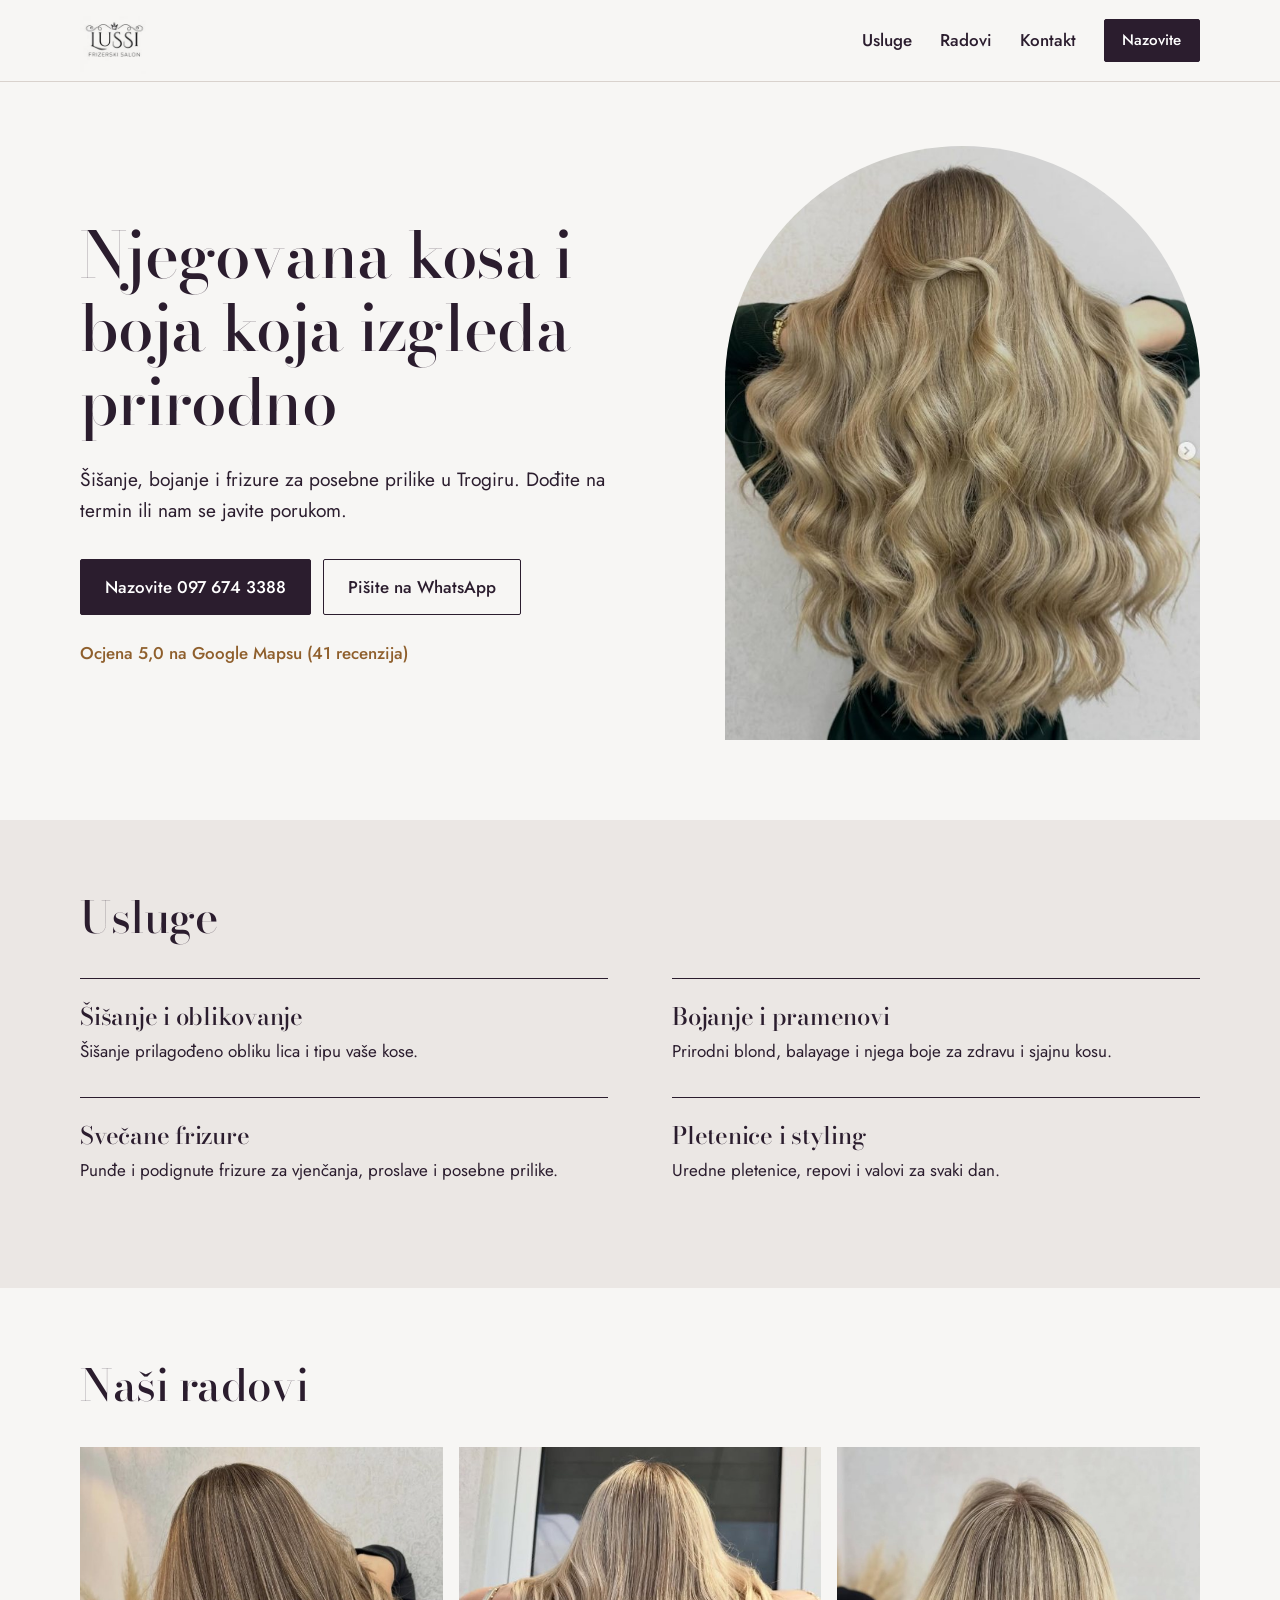
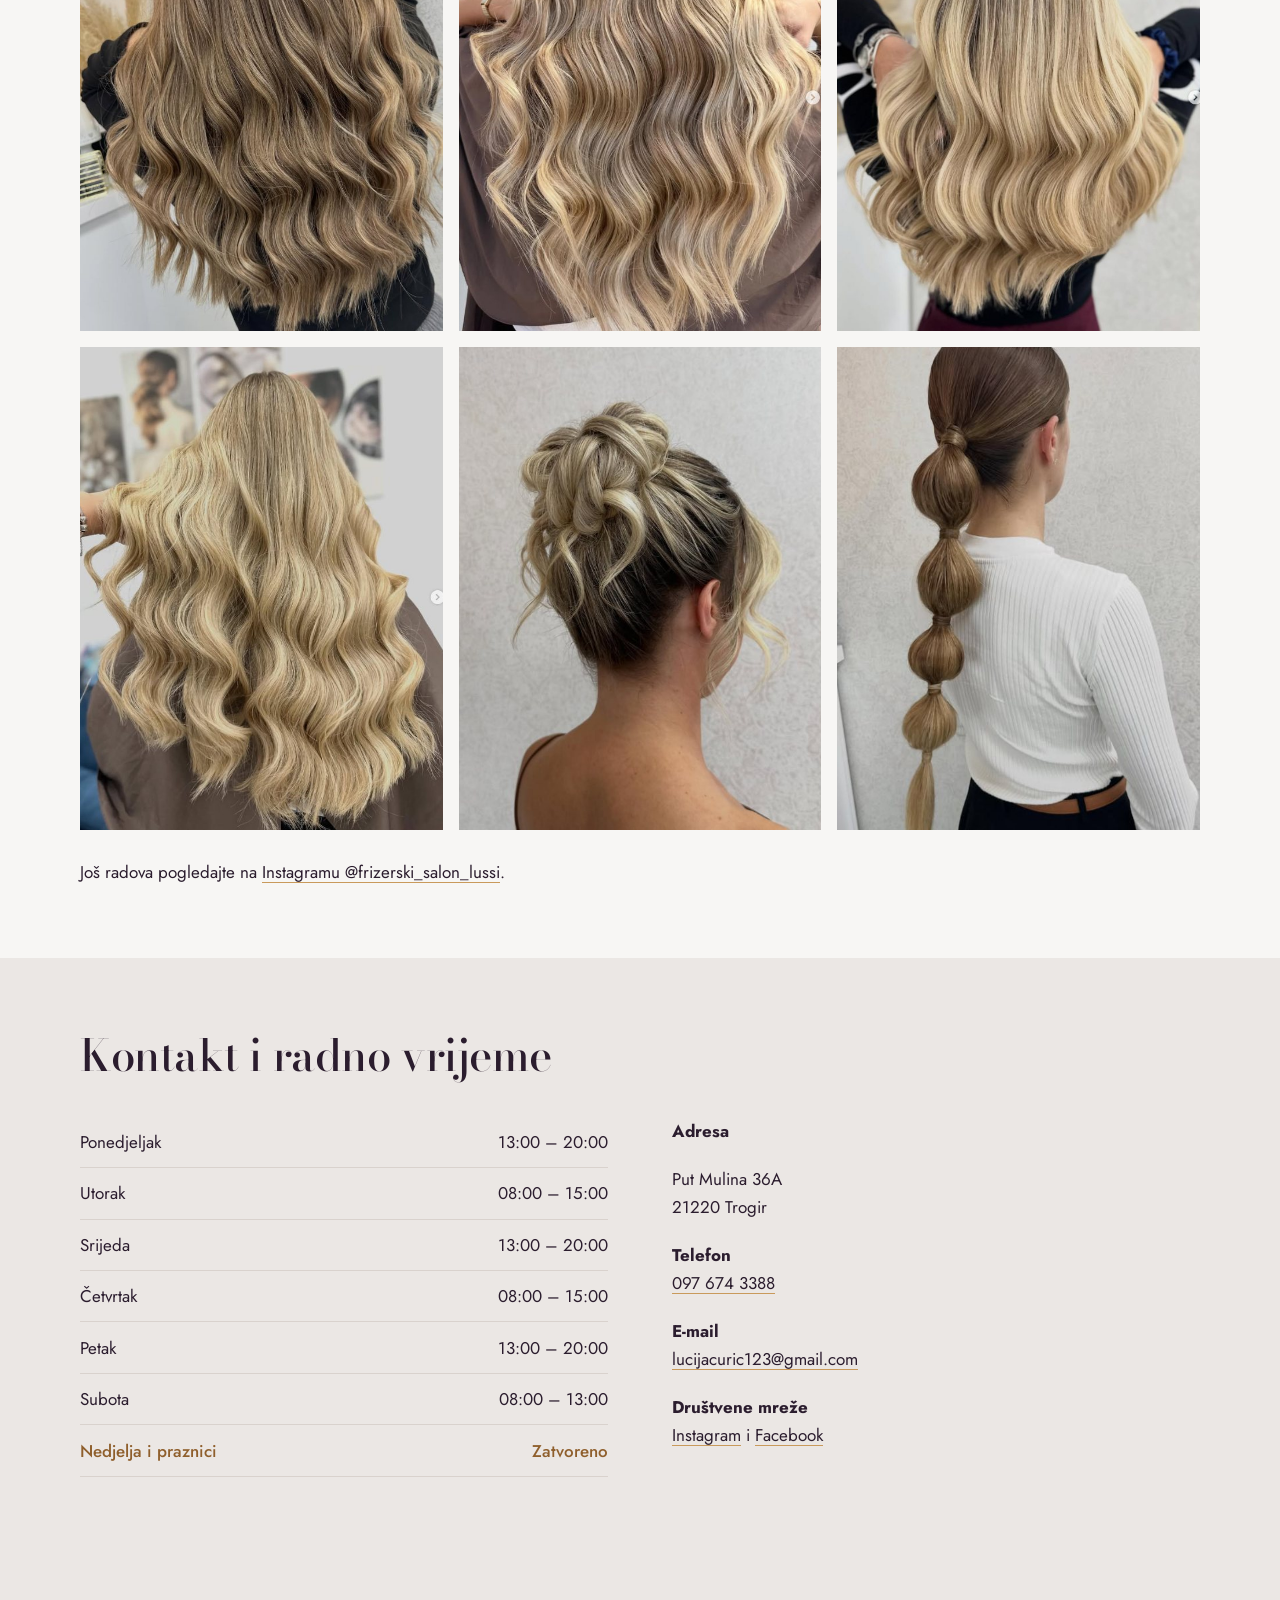
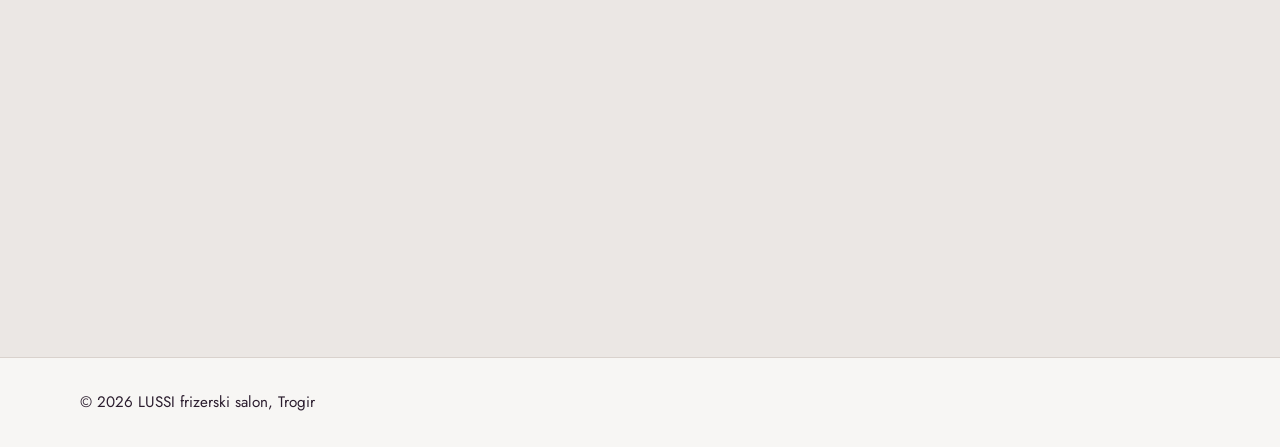
==== lussi-stranica/index.html @ c2303f40 "Add files via upload" ====
<!DOCTYPE html>
<html lang="hr">
<head>
<meta charset="utf-8">
<meta name="viewport" content="width=device-width, initial-scale=1">
<title>LUSSI frizerski salon Trogir | Šišanje, bojanje i svečane frizure</title>
<meta name="description" content="Frizerski salon LUSSI u Trogiru. Šišanje, bojanje, pramenovi i svečane frizure. Put Mulina 36A. Nazovite 097 674 3388.">
<link rel="preconnect" href="https://fonts.googleapis.com">
<link rel="preconnect" href="https://fonts.gstatic.com" crossorigin>
<link href="https://fonts.googleapis.com/css2?family=Bodoni+Moda:wght@400;500;600&family=Jost:wght@400;500&display=swap" rel="stylesheet">
<link rel="stylesheet" href="style.css">
<script type="application/ld+json">
{"@context":"https://schema.org","@type":"HairSalon","name":"LUSSI frizerski salon","telephone":"+385976743388","email":"lucijacuric123@gmail.com","image":"images/radovi-2.jpg","address":{"@type":"PostalAddress","streetAddress":"Put Mulina 36A","postalCode":"21220","addressLocality":"Trogir","addressCountry":"HR"},"openingHoursSpecification":[{"@type":"OpeningHoursSpecification","dayOfWeek":["Monday","Wednesday","Friday"],"opens":"13:00","closes":"20:00"},{"@type":"OpeningHoursSpecification","dayOfWeek":["Tuesday","Thursday"],"opens":"08:00","closes":"15:00"},{"@type":"OpeningHoursSpecification","dayOfWeek":"Saturday","opens":"08:00","closes":"13:00"}],"sameAs":["https://www.instagram.com/frizerski_salon_lussi/","https://www.facebook.com/104287385741355"]}
</script>
</head>
<body>
<header class="site">
  <div class="wrap">
    <a class="brand" href="#top" aria-label="LUSSI frizerski salon, početak stranice"><img src="images/logo.png" alt="LUSSI frizerski salon" width="150" height="150"></a>
    <nav aria-label="Glavni izbornik">
      <a href="#usluge">Usluge</a>
      <a href="#radovi">Radovi</a>
      <a href="#kontakt">Kontakt</a>
      <a class="btn small" href="tel:+385976743388">Nazovite</a>
    </nav>
  </div>
</header>

<main id="top">
  <section class="hero">
    <div class="wrap">
      <div>
        <h1>Njegovana kosa i boja koja izgleda prirodno</h1>
        <p class="lead">Šišanje, bojanje i frizure za posebne prilike u Trogiru. Dođite na termin ili nam se javite porukom.</p>
        <div class="cta">
          <a class="btn" href="tel:+385976743388">Nazovite 097 674 3388</a>
          <a class="btn ghost" href="https://wa.me/385976743388">Pišite na WhatsApp</a>
        </div>
        <p class="rating">Ocjena 5,0 na Google Mapsu (41 recenzija)</p>
      </div>
      <div class="hero-img">
        <img src="images/radovi-2.jpg" alt="Dugi zlatni blond valovi s upletenim pramenom" width="640" height="825">
      </div>
    </div>
  </section>

  <section id="usluge" class="alt">
    <div class="wrap">
      <h2>Usluge</h2>
      <ul class="services">
        <li><h3>Šišanje i oblikovanje</h3><p>Šišanje prilagođeno obliku lica i tipu vaše kose.</p></li>
        <li><h3>Bojanje i pramenovi</h3><p>Prirodni blond, balayage i njega boje za zdravu i sjajnu kosu.</p></li>
        <li><h3>Svečane frizure</h3><p>Punđe i podignute frizure za vjenčanja, proslave i posebne prilike.</p></li>
        <li><h3>Pletenice i styling</h3><p>Uredne pletenice, repovi i valovi za svaki dan.</p></li>
      </ul>
    </div>
  </section>

  <section id="radovi">
    <div class="wrap">
      <h2>Naši radovi</h2>
      <div class="gallery">
        <img src="images/radovi-1.jpg" alt="Duga kosa u medenim tonovima s mekim valovima" width="612" height="817" loading="lazy">
        <img src="images/radovi-3.jpg" alt="Blond pramenovi i valovi na dugoj kosi" width="647" height="831" loading="lazy">
        <img src="images/radovi-4.jpg" alt="Svijetli blond s tamnijim korijenom i mekim valovima" width="642" height="837" loading="lazy">
        <img src="images/radovi-5.jpg" alt="Zlatni blond valovi nakon bojanja" width="644" height="834" loading="lazy">
        <img src="images/radovi-6.jpg" alt="Svečana visoka punđa s uvijenim pramenovima" width="590" height="716" loading="lazy">
        <img src="images/radovi-7.jpg" alt="Glatki dugi rep s gumicama u obliku balona" width="547" height="837" loading="lazy">
      </div>
      <p class="more">Još radova pogledajte na <a href="https://www.instagram.com/frizerski_salon_lussi/">Instagramu @frizerski_salon_lussi</a>.</p>
    </div>
  </section>

  <section id="kontakt" class="alt">
    <div class="wrap">
      <h2>Kontakt i radno vrijeme</h2>
      <div class="contact">
        <div>
          <table>
            <caption class="sr">Radno vrijeme</caption>
            <tbody>
              <tr data-day="1"><th scope="row">Ponedjeljak</th><td>13:00 – 20:00</td></tr>
              <tr data-day="2"><th scope="row">Utorak</th><td>08:00 – 15:00</td></tr>
              <tr data-day="3"><th scope="row">Srijeda</th><td>13:00 – 20:00</td></tr>
              <tr data-day="4"><th scope="row">Četvrtak</th><td>08:00 – 15:00</td></tr>
              <tr data-day="5"><th scope="row">Petak</th><td>13:00 – 20:00</td></tr>
              <tr data-day="6"><th scope="row">Subota</th><td>08:00 – 13:00</td></tr>
              <tr data-day="0"><th scope="row">Nedjelja i praznici</th><td>Zatvoreno</td></tr>
            </tbody>
          </table>
        </div>
        <div class="details">
          <p><strong>Adresa</strong><br><address>Put Mulina 36A<br>21220 Trogir</address></p>
          <p><strong>Telefon</strong><br><a href="tel:+385976743388">097 674 3388</a></p>
          <p><strong>E-mail</strong><br><a href="mailto:lucijacuric123@gmail.com">lucijacuric123@gmail.com</a></p>
          <p><strong>Društvene mreže</strong><br><a href="https://www.instagram.com/frizerski_salon_lussi/">Instagram</a> i <a href="https://www.facebook.com/104287385741355">Facebook</a></p>
        </div>
      </div>
      <iframe title="Karta: LUSSI frizerski salon, Put Mulina 36A, Trogir" src="https://www.google.com/maps?q=Put+Mulina+36A,+21220+Trogir&output=embed" loading="lazy" referrerpolicy="no-referrer-when-downgrade"></iframe>
    </div>
  </section>
</main>

<footer>
  <div class="wrap"><p>© 2026 LUSSI frizerski salon, Trogir</p></div>
</footer>

<script>
  var today = String(new Date().getDay());
  document.querySelectorAll('tr[data-day]').forEach(function (r) {
    if (r.dataset.day === today) { r.classList.add('today'); r.setAttribute('aria-current', 'date'); }
  });
</script>
</body>
</html>
---- lussi-stranica/style.css ----
:root{--ink:#2b1d2e;--pearl:#f7f6f4;--stone:#ebe7e4;--honey:#8f5f2c;--honey-l:#c99a5b;--line:#d9d2cd;--serif:"Bodoni Moda",Georgia,serif;--sans:"Jost",system-ui,sans-serif}
*{box-sizing:border-box;margin:0}
html{scroll-behavior:smooth;scroll-padding-top:5rem}
body{font:400 1.0625rem/1.65 var(--sans);color:var(--ink);background:var(--pearl)}
img{display:block;max-width:100%;height:auto}
a{color:inherit;text-underline-offset:.25em;text-decoration-color:var(--honey-l)}
:focus-visible{outline:3px solid var(--honey-l);outline-offset:3px}
.wrap{width:min(1120px,100% - 2.5rem);margin-inline:auto}
.sr{position:absolute;width:1px;height:1px;overflow:hidden;clip:rect(0 0 0 0)}

header.site{position:sticky;top:0;z-index:10;background:var(--pearl);border-bottom:1px solid var(--line)}
header .wrap{display:flex;align-items:center;justify-content:space-between;gap:1rem;padding-block:.4rem}
.brand img{height:68px;width:auto;mix-blend-mode:multiply}
nav{display:flex;align-items:center;gap:1.75rem}
nav a{text-decoration:none;font-weight:500}
nav a:not(.btn):hover{text-decoration:underline;text-decoration-color:var(--honey-l)}

.btn{display:inline-block;padding:.8rem 1.5rem;border:1.5px solid var(--ink);background:var(--ink);color:#fff;font-weight:500;text-decoration:none;border-radius:2px;transition:background .2s,color .2s}
.btn:hover{background:transparent;color:var(--ink)}
.btn.ghost{background:transparent;color:var(--ink)}
.btn.ghost:hover{background:var(--ink);color:#fff}
.btn.small{padding:.5rem 1.1rem;font-size:.95rem}

h1,h2,h3{font-family:var(--serif);font-weight:500;line-height:1.15;letter-spacing:-.01em}
h1{font-size:clamp(2.4rem,5vw,4rem)}
h2{font-size:clamp(1.9rem,3.5vw,2.75rem);margin-bottom:2.25rem}
h3{font-size:1.5rem;margin-bottom:.4rem}

.hero .wrap{display:grid;grid-template-columns:1.1fr .9fr;gap:4rem;align-items:center;padding-block:4rem 5rem}
.lead{font-size:1.2rem;max-width:34rem;margin-top:1.5rem}
.cta{display:flex;flex-wrap:wrap;gap:.75rem;margin-top:2rem}
.rating{margin-top:1.5rem;color:var(--honey);font-weight:500}
.hero-img img{width:100%;aspect-ratio:4/5;object-fit:cover;border-radius:999px 999px 0 0}

section{padding-block:4.5rem}
section.hero{padding-block:0}
section.alt{background:var(--stone)}

.services{list-style:none;padding:0;display:grid;grid-template-columns:repeat(2,1fr);gap:0 4rem}
.services li{padding:1.5rem 0 2rem;border-top:1px solid var(--ink)}

.gallery{display:grid;grid-template-columns:repeat(3,1fr);gap:1rem}
.gallery img{width:100%;aspect-ratio:3/4;object-fit:cover}
.more{margin-top:1.75rem}

.contact{display:grid;grid-template-columns:1fr 1fr;gap:4rem}
table{border-collapse:collapse;width:100%}
th,td{padding:.7rem 0;border-bottom:1px solid var(--line);font-weight:400;text-align:left}
td{text-align:right}
tr.today th,tr.today td{font-weight:500;color:var(--honey)}
.details p{margin-bottom:1.25rem}
address{font-style:normal}
iframe{display:block;width:100%;height:360px;border:0;margin-top:3rem}

footer{padding-block:2rem;border-top:1px solid var(--line);font-size:.95rem}

@media (max-width:820px){
  .hero .wrap{grid-template-columns:1fr;gap:2.5rem;padding-block:2.5rem 3.5rem}
  .services,.contact{grid-template-columns:1fr;gap:1rem}
  .contact{gap:2rem}
  .gallery{grid-template-columns:repeat(2,1fr)}
  nav a:not(.btn){display:none}
  .brand img{height:56px}
  section{padding-block:3.25rem}
}
@media (prefers-reduced-motion:reduce){html{scroll-behavior:auto}.btn{transition:none}}
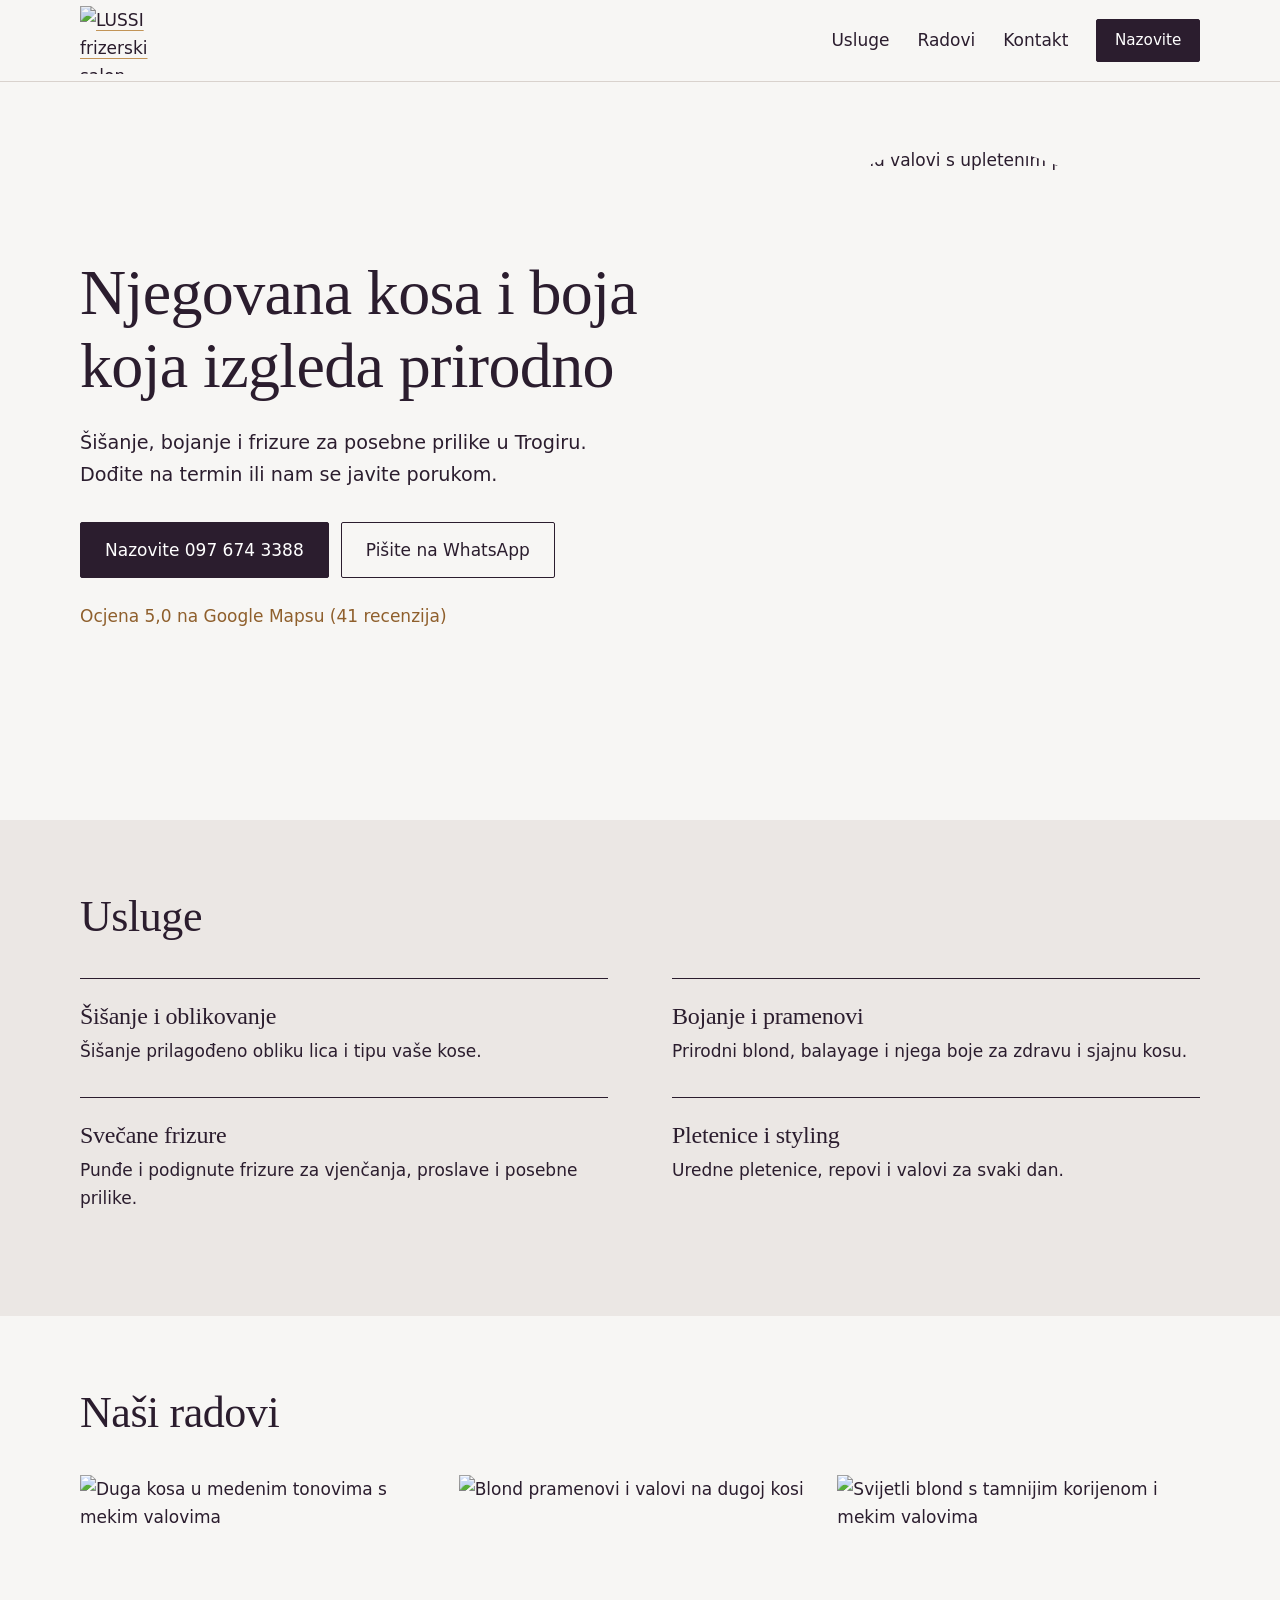
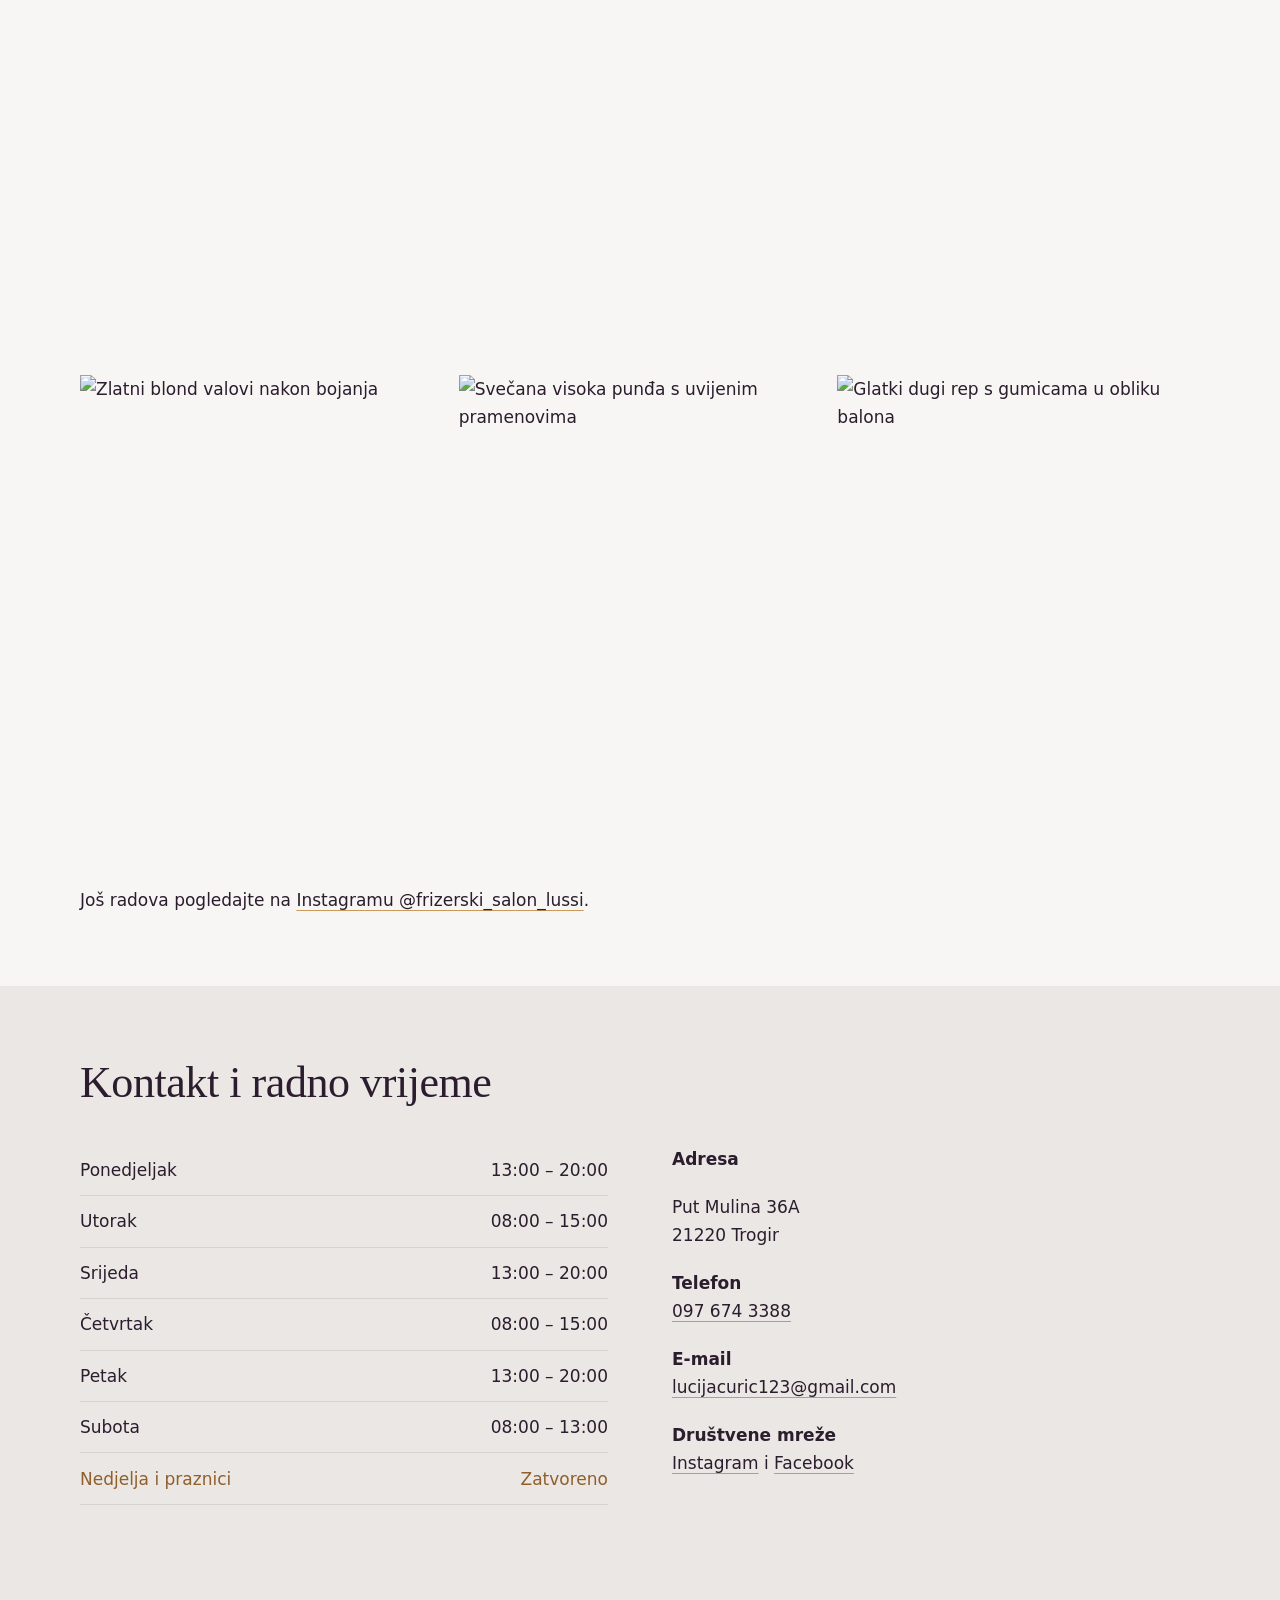
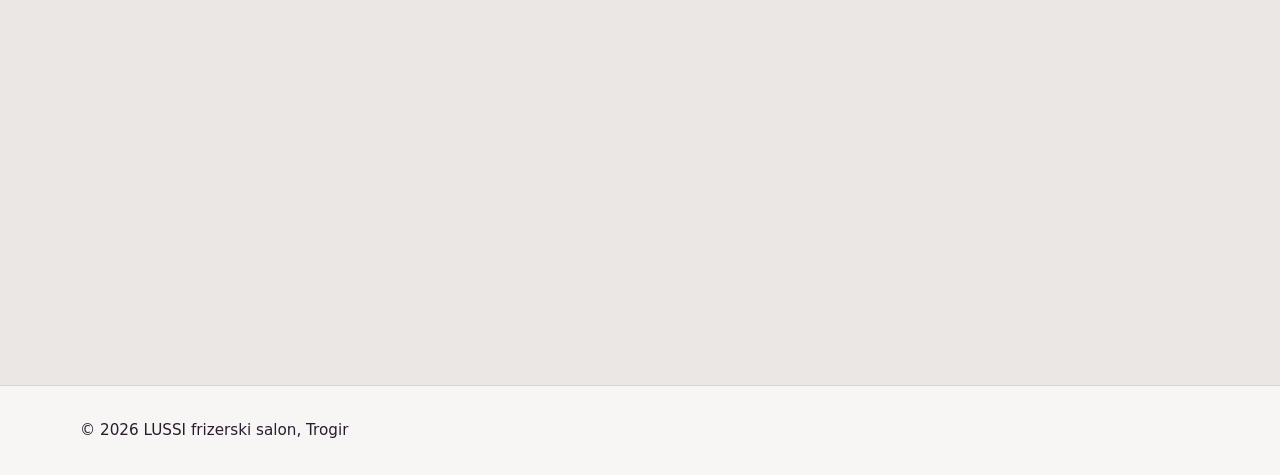
==== commit 31206355: "Update image paths and social media links in index.html" ====
--- a/lussi-stranica/index.html
+++ b/lussi-stranica/index.html
@@ -5,18 +5,18 @@
 <meta name="viewport" content="width=device-width, initial-scale=1">
 <title>LUSSI frizerski salon Trogir | Šišanje, bojanje i svečane frizure</title>
 <meta name="description" content="Frizerski salon LUSSI u Trogiru. Šišanje, bojanje, pramenovi i svečane frizure. Put Mulina 36A. Nazovite 097 674 3388.">
-<link rel="preconnect" href="https://fonts.googleapis.com">
-<link rel="preconnect" href="https://fonts.gstatic.com" crossorigin>
-<link href="https://fonts.googleapis.com/css2?family=Bodoni+Moda:wght@400;500;600&family=Jost:wght@400;500&display=swap" rel="stylesheet">
+<link rel="preconnect" href="https://googleapis.com">
+<link rel="preconnect" href="https://gstatic.com" crossorigin>
+<link href="https://googleapis.com/css2?family=Bodoni+Moda:wght@400;500;600&family=Jost:wght@400;500&display=swap" rel="stylesheet">
 <link rel="stylesheet" href="style.css">
 <script type="application/ld+json">
-{"@context":"https://schema.org","@type":"HairSalon","name":"LUSSI frizerski salon","telephone":"+385976743388","email":"lucijacuric123@gmail.com","image":"images/radovi-2.jpg","address":{"@type":"PostalAddress","streetAddress":"Put Mulina 36A","postalCode":"21220","addressLocality":"Trogir","addressCountry":"HR"},"openingHoursSpecification":[{"@type":"OpeningHoursSpecification","dayOfWeek":["Monday","Wednesday","Friday"],"opens":"13:00","closes":"20:00"},{"@type":"OpeningHoursSpecification","dayOfWeek":["Tuesday","Thursday"],"opens":"08:00","closes":"15:00"},{"@type":"OpeningHoursSpecification","dayOfWeek":"Saturday","opens":"08:00","closes":"13:00"}],"sameAs":["https://www.instagram.com/frizerski_salon_lussi/","https://www.facebook.com/104287385741355"]}
+{"@context":"https://schema.org","@type":"HairSalon","name":"LUSSI frizerski salon","telephone":"+385976743388","email":"lucijacuric123@gmail.com","image":"lussi-stranica/images/radovi-2.jpg","address":{"@type":"PostalAddress","streetAddress":"Put Mulina 36A","postalCode":"21220","addressLocality":"Trogir","addressCountry":"HR"},"openingHoursSpecification":[{"@type":"OpeningHoursSpecification","dayOfWeek":["Monday","Wednesday","Friday"],"opens":"13:00","closes":"20:00"},{"@type":"OpeningHoursSpecification","dayOfWeek":["Tuesday","Thursday"],"opens":"08:00","closes":"15:00"},{"@type":"OpeningHoursSpecification","dayOfWeek":"Saturday","opens":"08:00","closes":"13:00"}],"sameAs":["https://instagram.com","https://facebook.com"]}
 </script>
 </head>
 <body>
 <header class="site">
   <div class="wrap">
-    <a class="brand" href="#top" aria-label="LUSSI frizerski salon, početak stranice"><img src="images/logo.png" alt="LUSSI frizerski salon" width="150" height="150"></a>
+    <a class="brand" href="#top" aria-label="LUSSI frizerski salon, početak stranice"><img src="lussi-stranica/images/logo.png" alt="LUSSI frizerski salon" width="150" height="150"></a>
     <nav aria-label="Glavni izbornik">
       <a href="#usluge">Usluge</a>
       <a href="#radovi">Radovi</a>
@@ -34,12 +34,12 @@
         <p class="lead">Šišanje, bojanje i frizure za posebne prilike u Trogiru. Dođite na termin ili nam se javite porukom.</p>
         <div class="cta">
           <a class="btn" href="tel:+385976743388">Nazovite 097 674 3388</a>
-          <a class="btn ghost" href="https://wa.me/385976743388">Pišite na WhatsApp</a>
+          <a class="btn ghost" href="https://wa.me">Pišite na WhatsApp</a>
         </div>
         <p class="rating">Ocjena 5,0 na Google Mapsu (41 recenzija)</p>
       </div>
       <div class="hero-img">
-        <img src="images/radovi-2.jpg" alt="Dugi zlatni blond valovi s upletenim pramenom" width="640" height="825">
+        <img src="lussi-stranica/images/radovi-2.jpg" alt="Dugi zlatni blond valovi s upletenim pramenom" width="640" height="825">
       </div>
     </div>
   </section>
@@ -60,14 +60,14 @@
     <div class="wrap">
       <h2>Naši radovi</h2>
       <div class="gallery">
-        <img src="images/radovi-1.jpg" alt="Duga kosa u medenim tonovima s mekim valovima" width="612" height="817" loading="lazy">
-        <img src="images/radovi-3.jpg" alt="Blond pramenovi i valovi na dugoj kosi" width="647" height="831" loading="lazy">
-        <img src="images/radovi-4.jpg" alt="Svijetli blond s tamnijim korijenom i mekim valovima" width="642" height="837" loading="lazy">
-        <img src="images/radovi-5.jpg" alt="Zlatni blond valovi nakon bojanja" width="644" height="834" loading="lazy">
-        <img src="images/radovi-6.jpg" alt="Svečana visoka punđa s uvijenim pramenovima" width="590" height="716" loading="lazy">
-        <img src="images/radovi-7.jpg" alt="Glatki dugi rep s gumicama u obliku balona" width="547" height="837" loading="lazy">
+        <img src="lussi-stranica/images/radovi-1.jpg" alt="Duga kosa u medenim tonovima s mekim valovima" width="612" height="817" loading="lazy">
+        <img src="lussi-stranica/images/radovi-3.jpg" alt="Blond pramenovi i valovi na dugoj kosi" width="647" height="831" loading="lazy">
+        <img src="lussi-stranica/images/radovi-4.jpg" alt="Svijetli blond s tamnijim korijenom i mekim valovima" width="642" height="837" loading="lazy">
+        <img src="lussi-stranica/images/radovi-5.jpg" alt="Zlatni blond valovi nakon bojanja" width="644" height="834" loading="lazy">
+        <img src="lussi-stranica/images/radovi-6.jpg" alt="Svečana visoka punđa s uvijenim pramenovima" width="590" height="716" loading="lazy">
+        <img src="lussi-stranica/images/radovi-7.jpg" alt="Glatki dugi rep s gumicama u obliku balona" width="547" height="837" loading="lazy">
       </div>
-      <p class="more">Još radova pogledajte na <a href="https://www.instagram.com/frizerski_salon_lussi/">Instagramu @frizerski_salon_lussi</a>.</p>
+      <p class="more">Još radova pogledajte na <a href="https://instagram.com">Instagramu @frizerski_salon_lussi</a>.</p>
     </div>
   </section>
 
@@ -93,10 +93,10 @@
           <p><strong>Adresa</strong><br><address>Put Mulina 36A<br>21220 Trogir</address></p>
           <p><strong>Telefon</strong><br><a href="tel:+385976743388">097 674 3388</a></p>
           <p><strong>E-mail</strong><br><a href="mailto:lucijacuric123@gmail.com">lucijacuric123@gmail.com</a></p>
-          <p><strong>Društvene mreže</strong><br><a href="https://www.instagram.com/frizerski_salon_lussi/">Instagram</a> i <a href="https://www.facebook.com/104287385741355">Facebook</a></p>
+          <p><strong>Društvene mreže</strong><br><a href="https://instagram.com">Instagram</a> i <a href="https://facebook.com">Facebook</a></p>
         </div>
       </div>
-      <iframe title="Karta: LUSSI frizerski salon, Put Mulina 36A, Trogir" src="https://www.google.com/maps?q=Put+Mulina+36A,+21220+Trogir&output=embed" loading="lazy" referrerpolicy="no-referrer-when-downgrade"></iframe>
+      <iframe title="Karta: LUSSI frizerski salon, Put Mulina 36A, Trogir" src="https://google.com" loading="lazy" referrerpolicy="no-referrer-when-downgrade"></iframe>
     </div>
   </section>
 </main>
